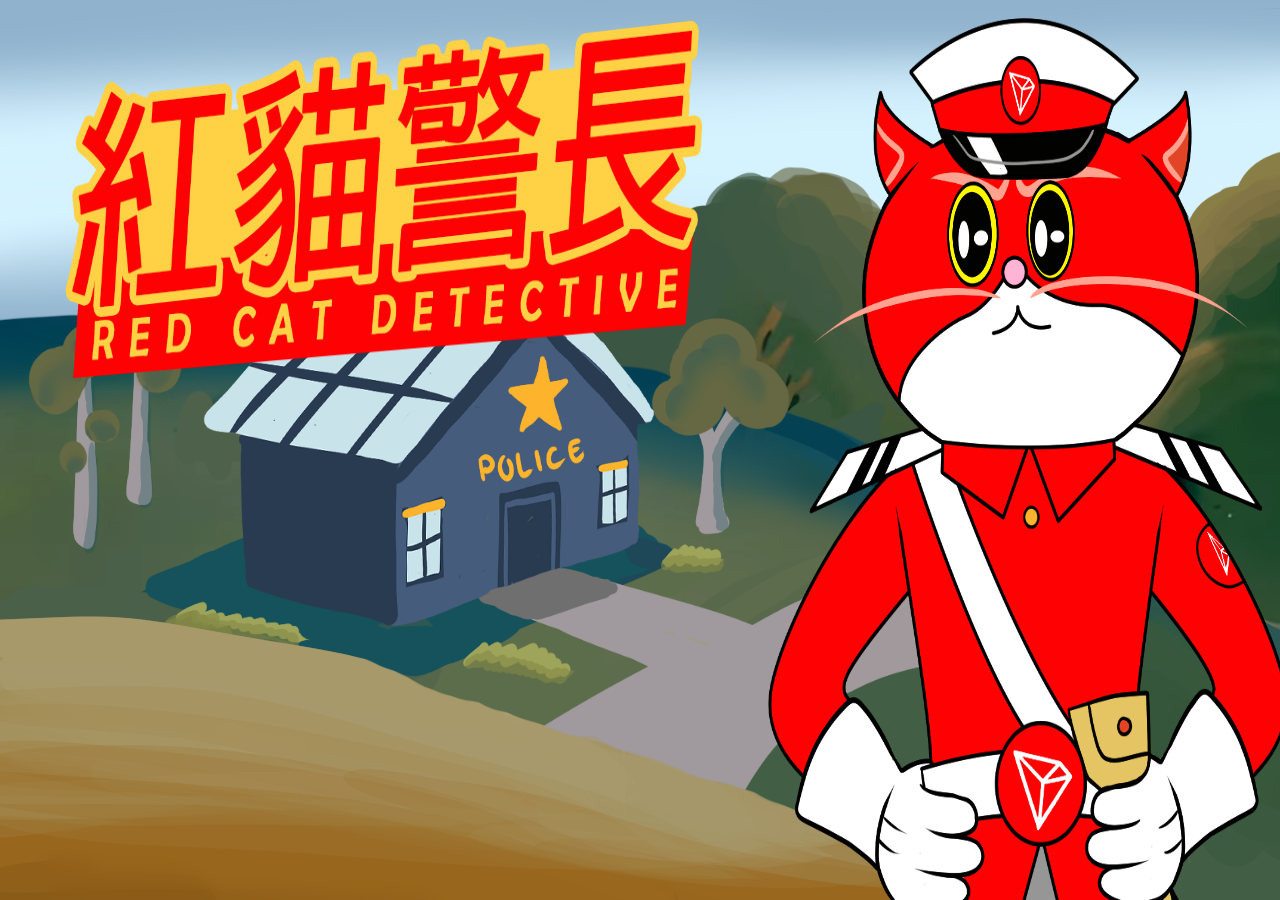
==== halaman1/index.html @ 29140743 "belt update" ====
<!DOCTYPE html>
<html lang="en">

<head>
    <meta charset="UTF-8" />
    <meta name="viewport" content="width=device-width, initial-scale=1.0" />
    <title>Red Cat Detective</title>
    <link rel="stylesheet" href="assets/css/style.css" />
    <link rel="stylesheet" href="../all-assets/allstyle.css" />
</head>

<body>
    <div class="container-main" id="container-main">
        <!-- Langit -->
        <div id="langit" class="layer1"></div>

        <!-- Awan -->
        <div id="awan" class="layer2" style="z-index: 2"></div>
        <div>
            <div alt="Trotoar" class="trotoar"></div>
            <div alt="asep" class="asep"></div>
            <img src="assets/contents/awan.png" alt="awan" class="awan"/>
        </div>

        <!-- Landscape -->
        <div id="landscape" class="layer3" style="z-index: 3"></div>

        <!-- Ground -->
        <div class="layer4" style="z-index: 4"></div>

        <!-- Body -->
        <div class="layer5" style="z-index: 5">
            <div class="badan"></div>
            <div class="pala"></div>
            <div id="blink" class="mata"></div>
            <div class="bola-mata"></div>
            <div class="topi"></div>
            <div id="logobelt" class="logobelt"></div>
            <div class="belt-click" onclick="rotatebeltlogo()"></div>
        </div>

        <!-- Title -->
        <div class="layer6" style="z-index: 6"></div>

        <!-- Trigger -->
        <!-- <div class="trigger" style="z-index: 100">
            <div class="popup-trigger" onclick="popupShow()"></div>
        </div> -->
    </div>

    <!-- Popup -->
    <div class="popup-container" id="popup">
    </div>

    <script src="assets/js/script.js"></script>
</body>

</html>
---- halaman1/assets/css/style.css ----
body {
    margin: 0;
    padding: 0;
    overflow: hidden;
}

div {
    position: absolute;
    width: 100%;
    height: 100%;
    background-repeat: no-repeat;
    background-size: 100% 100%;
    background-position: center;
}

.layer1 {
    position: absolute;
    left: -5%;
    width: 110%;
    background-image: url('../contents/langit.png');
}

.layer2 {
    position: absolute;
    left: -5%;
    width: 120%;
}

.awan {
    position: absolute;
    top: 20%;
    left: 0%;
    width: 50%;
    height: 35%;
    transform: translateY(-50%) translateX(100vw);
    animation: speedMovement 10s infinite ease-in-out; 
}

@keyframes speedMovement {
    from {
        transform: translateY(-50%) translateX(100vw); 
    }
    to {
        transform: translateY(-50%) translateX(-100vw); 
    }
}

.layer3 {
    background-image: url('../contents/landscape.png');
    left: -0.25%;
    top: 0%;
    width: 101%;
    height: 100%;
}

.layer4 {
    position: absolute;
    top: -15%;
    left: 0%;
    width: 100%;
    height: 120%;
    transform: translate(0%, 0%);
    background-image: url('../contents/frontground/tanahdepan.png');
}

.layer5 {
    top: 0%;
    left: 0%;
    width: 100%;
    height: 100%;
    animation: bodyAnimation 3s infinite ease-in-out; 
}

@keyframes bodyAnimation {
    0% {
        height: 100%; 
        top: 0%;
    }
    50% {
        height: 95%; 
        top: 5%;
    }
    100% {
        height: 100%; 
        top: 0%;
    }
}

.badan {
    position: absolute;
    top: 0%;
    left: 60%;
    width: 40%;
    transform: translate(0%, 0%);
    background-image: url('../contents/body/badan.png');
}

.pala {
    position: absolute;
    top: 10%;
    left: 63.5%;
    width: 34%;
    height: 40%;
    transform: translate(0%, 0%);
    background-image: url('../contents/body/pala.png');
}

.mata {
    position: absolute;
    top: 20%;
    left: 74%;
    width: 10%;
    height: 12%;
    transform: translate(0%, 0%);
    background-image: url('../contents/body/mata.png');
}

.bola-mata {
    position: absolute;
    top: 20%;
    left: 74%;
    width: 10%;
    height: 12%;
    transform: translate(0%, 0%);
    background-image: url('../contents/body/bolamata.png');
}

.topi {
    position: absolute;
    top: 2%;
    left: 71%;
    width: 18%;
    height: 18%;
    transform: translate(0%, 0%);
    background-image: url('../contents/body/topi.png');
}

.logobelt {
    position: absolute;
    top: 80%;
    left: 77.5%;
    width: 40%;
    width: 8%;
    height: 15%;
    transform: translate(0%, 0%);
    background-image: url('../contents/body/logosabuk.png');
}

.layer6 {
    position: absolute;
    top: 2%;
    left: 5%;
    width: 50%;
    height: 40%;
    transform: translate(0%, 0%);
    background-image: url('../contents/redcatteks.png');
}

.belt-click {
    z-index: 10;
    position: absolute;
    top: 82%;
    left: 77.5%;
    width: 40%;
    width: 8%;
    height: 8%;
    transform: translate(0%, 0%);
    /* background-color: rgba(0, 0, 0, 0.5); */
}

.belt-click:hover {
    cursor: url(../../../all-assets/CURSORHOVER.png) 30 30, crosshair;
}

.popup-container {
    overflow: visible;
    position: absolute;
    display: none;
    right: 37%;
    top:20%;
    z-index: 100;
    width: 23%;
    height: 100%;
}

.popup-background {
    width: 110%;
    height: auto;
    position: absolute;
    top: 0;
    left: 0;
    z-index: -1;
}

.popup-content {
    width: 90%;
    height: max-content;
    overflow: visible;
    position: absolute;
    top: -6%;
    left: 3%;
    display: flex;
    flex-direction: column;
    justify-content: center;
    align-items: center;
    gap: 25px;
}

.popup-trigger{
    position: absolute;
    top: 0%;
    left: 0%;
    width: 14.5%;
    height: 35%;
    background-color: transparent;
}

.popup-trigger:hover {
    cursor: url(../../../all-assets/CURSORHOVER.png) 30 30, crosshair;
}
---- all-assets/allstyle.css ----
* {
    cursor: url(CURSOR.png) 30 30, crosshair;
    overflow-x: hidden;
    overflow-y: hidden;
}

body {
    width: 100vw;
    height: 100vh;
    margin: 0;
    padding: 0;
    background-color: black;
}

.framescreen {
    position: absolute;
    background-repeat: no-repeat;
    background-position: center;
    background-size: 100% 100%;
    width: 100%;
    height: 100%;
    z-index: 1;
}

@media (max-width: 700px) {
    .framescreen {
        position: sticky;
        width: 1900px;
    }

    * {
        overflow-x: scroll;
        overflow-y: hidden;
    }
}
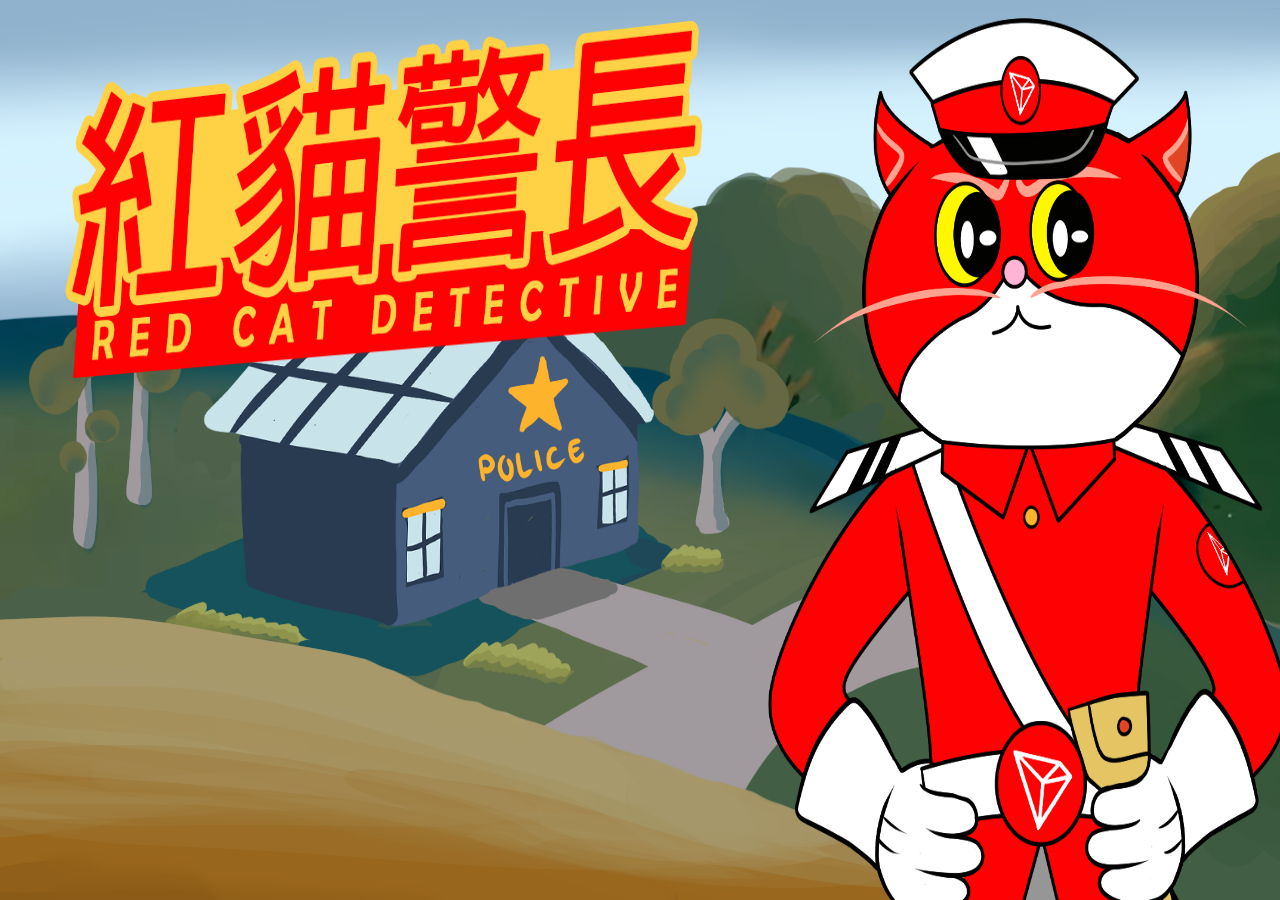
==== commit eab2777f: "bodyfix" ====
--- a/halaman1/index.html
+++ b/halaman1/index.html
@@ -22,8 +22,9 @@
             <img src="assets/contents/awan.png" alt="awan" class="awan"/>
         </div>
 
-        <!-- Landscape -->
+        <!-- Landscape & Title -->
         <div id="landscape" class="layer3" style="z-index: 3"></div>
+        <div class="title" style="z-index: 3"></div>
 
         <!-- Ground -->
         <div class="layer4" style="z-index: 4"></div>
@@ -33,14 +34,11 @@
             <div class="badan"></div>
             <div class="pala"></div>
             <div id="blink" class="mata"></div>
-            <div class="bola-mata"></div>
+            <div id="blinkpupil" class="bola-mata"></div>
             <div class="topi"></div>
             <div id="logobelt" class="logobelt"></div>
             <div class="belt-click" onclick="rotatebeltlogo()"></div>
         </div>
-
-        <!-- Title -->
-        <div class="layer6" style="z-index: 6"></div>
 
         <!-- Trigger -->
         <!-- <div class="trigger" style="z-index: 100">
--- a/halaman1/assets/css/style.css
+++ b/halaman1/assets/css/style.css
@@ -108,8 +108,8 @@
 .mata {
     position: absolute;
     top: 20%;
-    left: 74%;
-    width: 10%;
+    left: 73%;
+    width: 12%;
     height: 12%;
     transform: translate(0%, 0%);
     background-image: url('../contents/body/mata.png');
@@ -119,10 +119,55 @@
     position: absolute;
     top: 20%;
     left: 74%;
-    width: 10%;
+    width: 12%;
     height: 12%;
     transform: translate(0%, 0%);
     background-image: url('../contents/body/bolamata.png');
+}
+
+#blink {
+    animation: blinkAnim 3s infinite ease-in-out; 
+}
+
+@keyframes blinkAnim {
+    0% {
+        height: 12%; 
+        top: 20%;
+    }
+    5% {
+        height: 1%; 
+        top: 25%;
+    }
+    10% {
+        height: 12%; 
+        top: 20%;
+    }
+}
+
+#blinkpupil {
+    animation: blinkPupilAnim 3s infinite ease-in-out; 
+}
+
+@keyframes blinkPupilAnim {
+    0% {
+        height: 12%; 
+        top: 20%;
+        left: 73.4%;
+    }
+    5% {
+        height: 1%; 
+        top: 25%;
+    }
+    10% {
+        height: 12%; 
+        top: 20%;
+    }
+    50% {
+        left: 72.7%;
+    }
+    100% {
+        left: 73.4%;
+    }
 }
 
 .topi {
@@ -133,6 +178,19 @@
     height: 18%;
     transform: translate(0%, 0%);
     background-image: url('../contents/body/topi.png');
+    animation: hatAnimation 3s infinite ease-in-out; 
+}
+
+@keyframes hatAnimation {
+    0% {
+        top: 2%;
+    }
+    5% {
+        top: 0%;
+    }
+    10% {
+        top: 2%;
+    }
 }
 
 .logobelt {
@@ -146,7 +204,7 @@
     background-image: url('../contents/body/logosabuk.png');
 }
 
-.layer6 {
+.title {
     position: absolute;
     top: 2%;
     left: 5%;
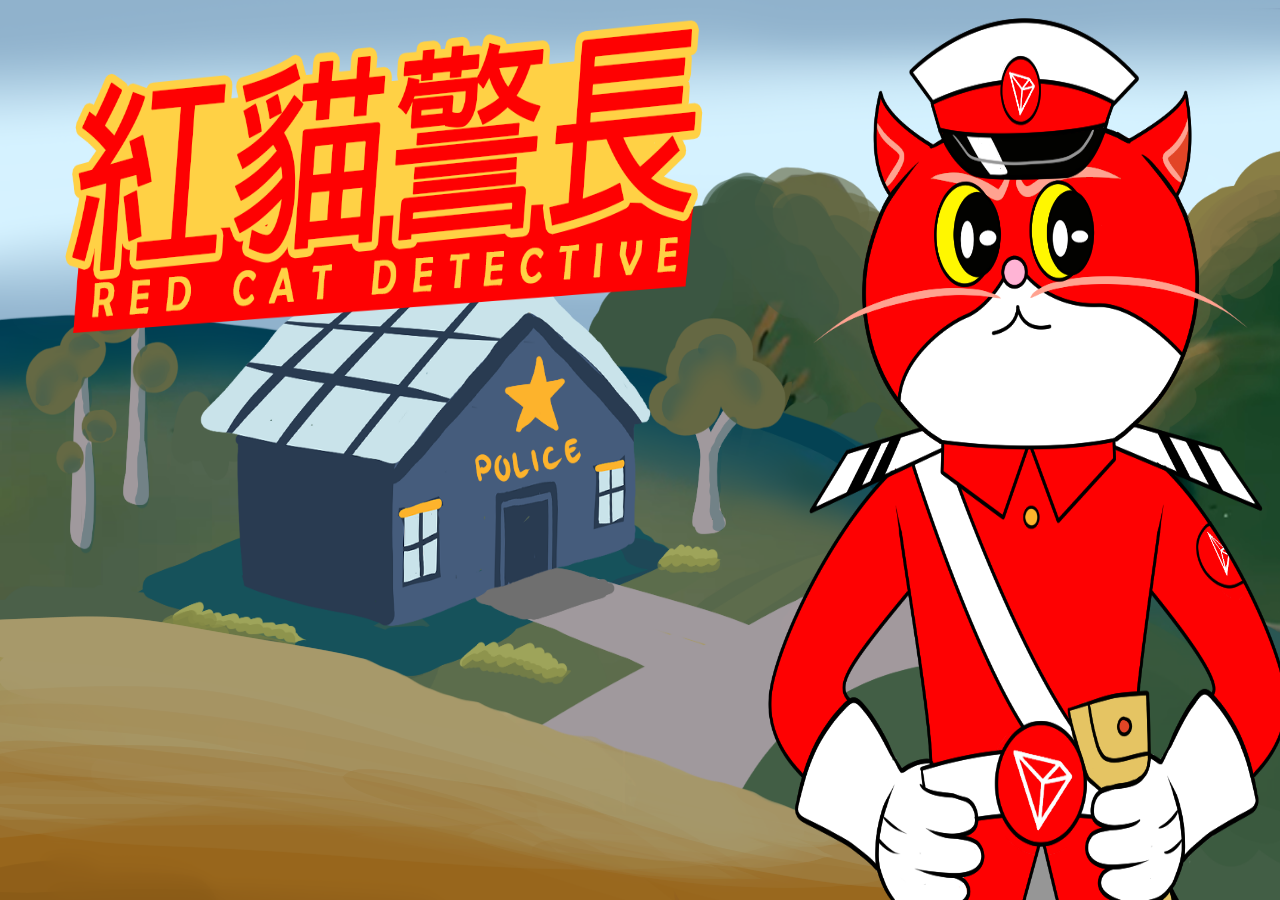
==== commit f21a5ac0: "Menambahkan parallax pada title" ====
--- a/halaman1/index.html
+++ b/halaman1/index.html
@@ -17,14 +17,14 @@
         <!-- Awan -->
         <div id="awan" class="layer2" style="z-index: 2"></div>
         <div>
-            <div alt="Trotoar" class="trotoar"></div>
-            <div alt="asep" class="asep"></div>
             <img src="assets/contents/awan.png" alt="awan" class="awan"/>
         </div>
 
         <!-- Landscape & Title -->
         <div id="landscape" class="layer3" style="z-index: 3"></div>
-        <div class="title" style="z-index: 3"></div>
+        <div class="title" style="z-index: 3" id="title"></div>
+
+        <div id="motor" class="motor"></div>
 
         <!-- Ground -->
         <div class="layer4" style="z-index: 4"></div>
@@ -41,13 +41,12 @@
         </div>
 
         <!-- Trigger -->
-        <!-- <div class="trigger" style="z-index: 100">
-            <div class="popup-trigger" onclick="popupShow()"></div>
-        </div> -->
+        <div class="police-trigger" onclick="motorRide()" style="z-index: 6"></div>
+        <div class="popup-trigger" onclick="popupShow()" style="z-index: 7"></div>
     </div>
 
     <!-- Popup -->
-    <div class="popup-container" id="popup">
+    <div class="popup-container" id="popup" onclick="popupHide()">
     </div>
 
     <script src="assets/js/script.js"></script>
--- a/halaman1/assets/css/style.css
+++ b/halaman1/assets/css/style.css
@@ -47,7 +47,7 @@
 
 .layer3 {
     background-image: url('../contents/landscape.png');
-    left: -0.25%;
+    left: -0.5%;
     top: 0%;
     width: 101%;
     height: 100%;
@@ -209,7 +209,7 @@
     top: 2%;
     left: 5%;
     width: 50%;
-    height: 40%;
+    height: 35%;
     transform: translate(0%, 0%);
     background-image: url('../contents/redcatteks.png');
 }
@@ -230,6 +230,31 @@
     cursor: url(../../../all-assets/CURSORHOVER.png) 30 30, crosshair;
 }
 
+.motor {
+    z-index: 3;
+    position: absolute;
+    top: 50%;
+    left: 70%;
+    width: 8%;
+    height: 16%;
+    transform: translate(0%, 0%);
+    background-image: url('../contents/motor.png');
+}
+
+.police-trigger {
+    position: absolute;
+    top: 40%;
+    left: 37%;
+    width: 9%;
+    height: 15%;
+    transform: translate(0%, 0%);
+    /* background-color: rgba(0, 0, 0, 0.5); */
+}
+
+.police-trigger:hover {
+    cursor: url(../../../all-assets/CURSORHOVER.png) 30 30, crosshair;
+}
+
 .popup-container {
     overflow: visible;
     position: absolute;
@@ -238,7 +263,8 @@
     top:20%;
     z-index: 100;
     width: 23%;
-    height: 100%;
+    height: 60%;
+    background-color: red;
 }
 
 .popup-background {
@@ -266,11 +292,11 @@
 
 .popup-trigger{
     position: absolute;
-    top: 0%;
-    left: 0%;
-    width: 14.5%;
+    top: 5%;
+    left: 5%;
+    width: 50%;
     height: 35%;
-    background-color: transparent;
+    /* background-color: rgba(0, 0, 0, 0.5); */
 }
 
 .popup-trigger:hover {
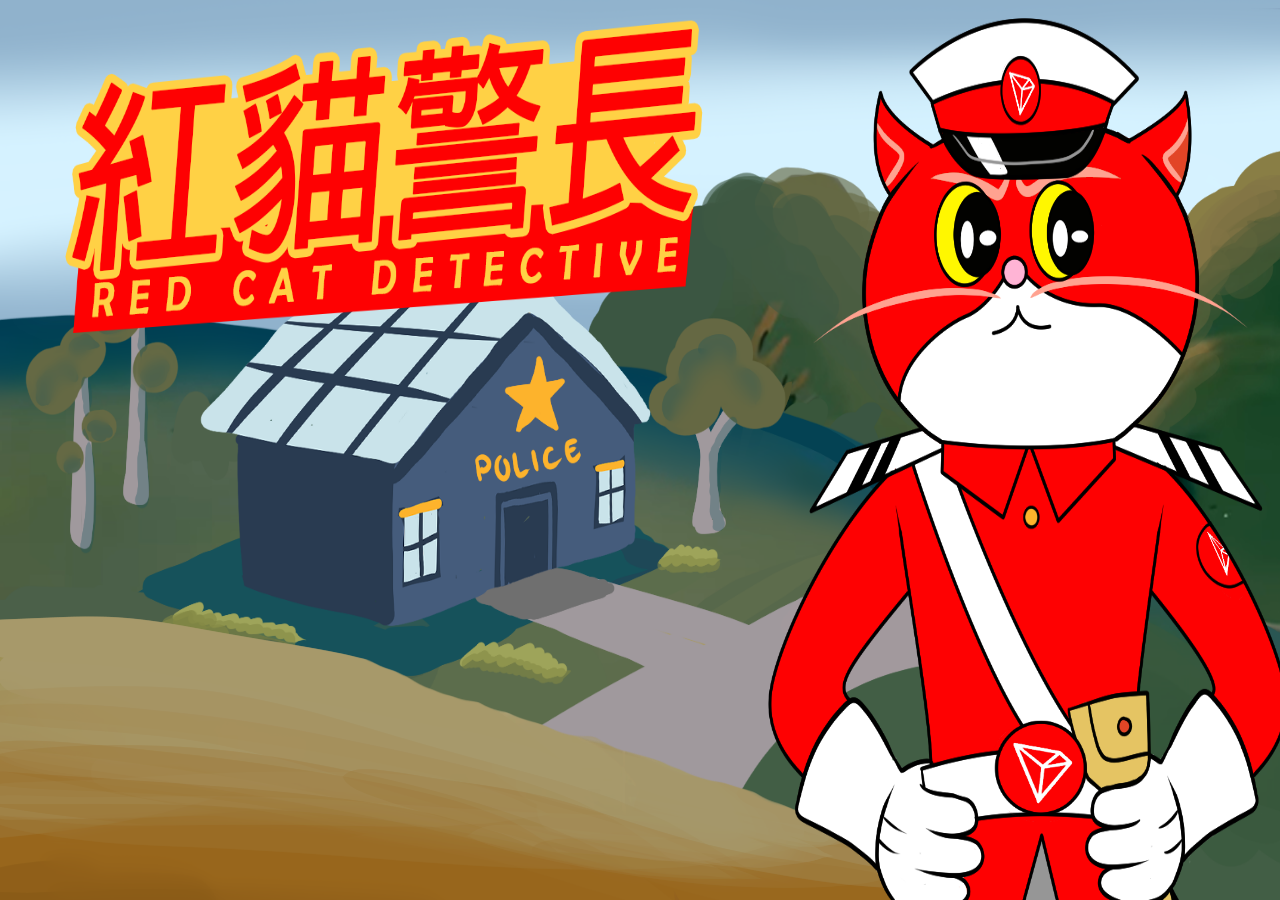
==== commit c699f806: "CA update" ====
--- a/halaman1/index.html
+++ b/halaman1/index.html
@@ -36,9 +36,11 @@
             <div id="blink" class="mata"></div>
             <div id="blinkpupil" class="bola-mata"></div>
             <div class="topi"></div>
-            <div id="logobelt" class="logobelt"></div>
-            <div class="belt-click" onclick="rotatebeltlogo()"></div>
         </div>
+
+        <!-- Belt -->
+        <div id="logobelt" class="logobelt" style="z-index: 5"></div>
+        <div class="belt-click" onclick="rotatebeltlogo()" style="z-index: 6"></div>
 
         <!-- Trigger -->
         <div class="police-trigger" onclick="motorRide()" style="z-index: 6"></div>
@@ -46,7 +48,15 @@
     </div>
 
     <!-- Popup -->
-    <div class="popup-container" id="popup" onclick="popupHide()">
+    <div class="popup-container" id="popup" >
+        <div class="animation-cat"></div>
+        <div class="telegram" onclick="goToTelegram()"></div>
+        <div class="twitter" onclick="goToTwitter()"></div>
+        <div class="dexscreener" onclick="goToDexScreener()"></div>
+        <div class="dextools" onclick="goToDexTools()"></div>
+        <div class="close" onclick="popupHide()">
+            <p>X</p>
+        </div>
     </div>
 
     <script src="assets/js/script.js"></script>
--- a/halaman1/assets/css/style.css
+++ b/halaman1/assets/css/style.css
@@ -198,10 +198,40 @@
     top: 80%;
     left: 77.5%;
     width: 40%;
+    width: 8vw;
+    height: 8vw;
+    transform: translate(0%, 0%);
+    background-image: url('../contents/body/logosabuk.png');
+    animation: beltWobbleAnim 3s infinite ease-in-out; 
+}
+
+.belt-click {
+    z-index: 10;
+    position: absolute;
+    top: 82%;
+    left: 77.5%;
+    width: 40%;
     width: 8%;
     height: 15%;
     transform: translate(0%, 0%);
-    background-image: url('../contents/body/logosabuk.png');
+    /* background-color: rgba(0, 0, 0, 0.5); */
+    animation: beltWobbleAnim 3s infinite ease-in-out; 
+}
+
+.belt-click:hover {
+    cursor: url(../../../all-assets/CURSORHOVER.png) 30 30, crosshair;
+}
+
+@keyframes beltWobbleAnim {
+    0% {
+        top: 80%;
+    }
+    50% {
+        top: 81%;
+    }
+    100% {
+        top: 80%;
+    }
 }
 
 .title {
@@ -214,22 +244,6 @@
     background-image: url('../contents/redcatteks.png');
 }
 
-.belt-click {
-    z-index: 10;
-    position: absolute;
-    top: 82%;
-    left: 77.5%;
-    width: 40%;
-    width: 8%;
-    height: 8%;
-    transform: translate(0%, 0%);
-    /* background-color: rgba(0, 0, 0, 0.5); */
-}
-
-.belt-click:hover {
-    cursor: url(../../../all-assets/CURSORHOVER.png) 30 30, crosshair;
-}
-
 .motor {
     z-index: 3;
     position: absolute;
@@ -255,16 +269,107 @@
     cursor: url(../../../all-assets/CURSORHOVER.png) 30 30, crosshair;
 }
 
+.animation-cat{
+    position: absolute;
+    width: 100%;
+    height: 100%;
+    background-image: url('../contents/popup/popupredcatweb-ezgif.com-video-to-webp-converter\ \(1\).webp');
+}
+
+.telegram{
+    position: absolute;
+    z-index: 100;
+    background-color: transparent;
+    width: 28.2%;
+    height: 21%;
+    left: 29.2%;
+    top: 45%;
+    rotate: -20deg;
+}
+
+.telegram:hover{
+    cursor: url(../../../all-assets/CURSORHOVER.png) 30 30, crosshair;
+}
+
+.twitter{
+    position: absolute;
+    z-index: 99;
+    background-color: transparent;
+    width: 27%;
+    rotate: 10deg;
+    left: 8%;
+    height: 21%;
+    bottom: 19%;
+}
+
+.twitter:hover{
+    cursor: url(../../../all-assets/CURSORHOVER.png) 30 30, crosshair;
+}
+
+.dextools{
+    z-index:100;
+    position: absolute;
+    background-color: transparent;
+    bottom: 10%;
+    height: 21%;
+    width: 27.8%;
+    left: 43%;
+    rotate: -15deg;
+
+}
+
+.dextools:hover{
+    cursor: url(../../../all-assets/CURSORHOVER.png) 30 30, crosshair;
+}
+
+p{
+    margin: 0;
+    text-align: center;
+}
+
+.dexscreener{
+    z-index: 99;
+    position: absolute;
+    background-color: transparent;
+    bottom: 28.5%;
+    height: 20.5%;
+    width: 27.8%;
+    right: 7%;
+    rotate: 10deg;
+}
+
+.dexscreener:hover{
+    cursor: url(../../../all-assets/CURSORHOVER.png) 30 30, crosshair;
+}
+
+.close{
+    padding-top: 6px;
+    padding-bottom: 6px;
+    padding-left: 6px;
+    padding-right: 6px;
+    position: absolute;
+    bottom: 16%;
+    right: 10%;
+    z-index: 100;
+    border: 2px solid black;
+    width: max-content;
+    height: max-content;
+}
+
+.close:hover{
+    cursor: url(../../../all-assets/CURSORHOVER.png) 30 30, crosshair;
+}
+
 .popup-container {
     overflow: visible;
     position: absolute;
     display: none;
-    right: 37%;
-    top:20%;
+    left: 18%;
+    top:35%;
     z-index: 100;
     width: 23%;
-    height: 60%;
-    background-color: red;
+    height: 70%;
+    background-image: url('../contents/popup/pop\ up\ redcat\ web\ \(1\).png');
 }
 
 .popup-background {
--- a/all-assets/allstyle.css
+++ b/all-assets/allstyle.css
@@ -1,35 +1,132 @@
 * {
-    cursor: url(CURSOR.png) 30 30, crosshair;
-    overflow-x: hidden;
-    overflow-y: hidden;
+  cursor: url(CURSOR.png) 30 30, crosshair;
+  overflow-x: hidden;
+  overflow-y: hidden;
 }
 
 body {
-    width: 100vw;
-    height: 100vh;
-    margin: 0;
-    padding: 0;
-    background-color: black;
+  width: 100vw;
+  height: 100vh;
+  margin: 0;
+  padding: 0;
+  background-color: black;
 }
 
 .framescreen {
-    position: absolute;
-    background-repeat: no-repeat;
-    background-position: center;
-    background-size: 100% 100%;
-    width: 100%;
-    height: 100%;
-    z-index: 1;
+  position: absolute;
+  background-repeat: no-repeat;
+  background-position: center;
+  background-size: 100% 100%;
+  width: 100%;
+  height: 100%;
+  z-index: 1;
+}
+
+.musichandler {
+  position: fixed;
+  top: 90%;
+  left: 1.5%;
+  background-repeat: no-repeat;
+  background-position: center;
+  background-size: 100% 100%;
+  background-image: url(play.png);
+  width: 3%;
+  height: 6%;
+  z-index: 2;
+  /* background-color: red; */
+}
+
+.musichandler:hover {
+  cursor: url(CURSORHOVER.png) 30 30, crosshair;
+}
+
+.Text {
+  position: fixed;
+  top: 85%;
+  left: 8%;
+  width: 100%;
+  height: 12%;
+  z-index: 2;
+}
+
+.Email {
+  position: fixed;
+  top: 90.5%;
+  left: 8%;
+  width: 100%;
+  height: 12%;
+  z-index: 2;
+}
+
+.CAImageText {
+  position: fixed;
+  top: 86%;
+  left: 5.5%;
+  width: 2%;
+  height: 4%;
+  z-index: 2;
+}
+
+.CAImageEmail {
+  position: fixed;
+  top: 92%;
+  left: 5.5%;
+  width: 2%;
+  height: 4%;
+  z-index: 2;
 }
 
 @media (max-width: 700px) {
-    .framescreen {
-        position: sticky;
-        width: 1900px;
-    }
+  .framescreen {
+    position: sticky;
+    width: 1900px;
+  }
 
-    * {
-        overflow-x: scroll;
-        overflow-y: hidden;
-    }
-}+  .musichandler {
+    top: 94%;
+    left: 2.5%;
+    width: 10%;
+    height: 5%;
+  }
+
+  .Text {
+    position: fixed;
+    top: 91%;
+    left: 21%;
+    width: 100%;
+    height: 12%;
+    z-index: 2;
+  }
+
+  .Email {
+    position: fixed;
+    top: 95%;
+    left: 21%;
+    width: 100%;
+    height: 12%;
+    z-index: 2;
+  }
+
+  .CAImageText {
+    position: fixed;
+    top: 92%;
+    left: 15%;
+    width: 5%;
+    height: 3%;
+    z-index: 2;
+  }
+
+  .CAImageEmail {
+    position: fixed;
+    top: 96%;
+    left: 15%;
+    width: 5%;
+    height: 3%;
+    z-index: 2;
+  }
+
+  * {
+    overflow-x: scroll;
+    overflow-y: hidden;
+  }
+}
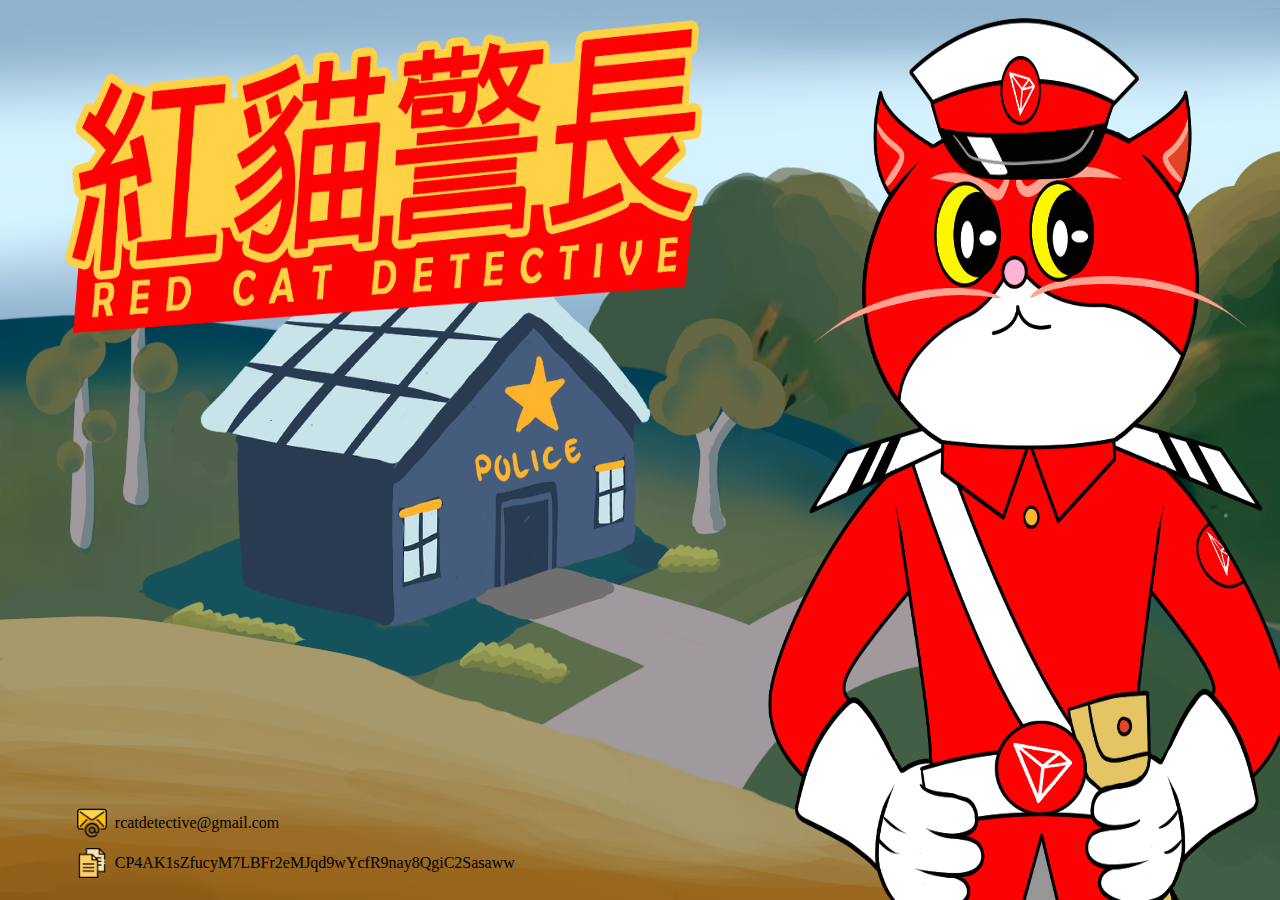
==== commit d1c0ad4f: "Memperbaiki copy email dan copy text" ====
--- a/halaman1/index.html
+++ b/halaman1/index.html
@@ -45,6 +45,19 @@
         <!-- Trigger -->
         <div class="police-trigger" onclick="motorRide()" style="z-index: 6"></div>
         <div class="popup-trigger" onclick="popupShow()" style="z-index: 7"></div>
+
+        <!-- Email And CA Code-->
+        <span class="address">
+            <span class="Email" onclick="copyEmail()">
+                <img src="./assets/contents/mail.png" alt="" class="CAImageEmail">
+                <p>rcatdetective@gmail.com</p>
+            </span>
+
+            <span class="CaCode" onclick="copyText()">
+                <img src="./assets/contents/copy.png" alt="" class="CAImageText">
+                <p>CP4AK1sZfucyM7LBFr2eMJqd9wYcfR9nay8QgiC2Sasaww</p>
+            </span>
+        </span>
     </div>
 
     <!-- Popup -->
--- a/halaman1/assets/css/style.css
+++ b/halaman1/assets/css/style.css
@@ -406,4 +406,46 @@
 
 .popup-trigger:hover {
     cursor: url(../../../all-assets/CURSORHOVER.png) 30 30, crosshair;
+}
+
+.CAImageText {
+    width: 30px;
+    height: 30px;
+}
+
+.Email {
+    display: flex;
+    flex-direction: row;
+    gap: 8px;
+    align-items: center;
+}
+
+.Email:hover{
+    cursor: url(../../../all-assets/CURSORHOVER.png) 30 30, crosshair;
+}
+
+.CaCode{
+    display: flex;
+    flex-direction: row;
+    gap: 8px;
+    align-items: center;
+}
+
+.CaCode:hover{
+    cursor: url(../../../all-assets/CURSORHOVER.png) 30 30, crosshair;
+}
+
+.CAImageEmail {
+    width: 30px;
+    height: 30px;
+}
+
+.address{
+    position: absolute;
+    display: flex;
+    flex-direction: column;
+    gap: 10px;
+    z-index: 95;
+    bottom: 2.5%;
+    left: 6%;
 }--- a/all-assets/allstyle.css
+++ b/all-assets/allstyle.css
@@ -38,42 +38,6 @@
 
 .musichandler:hover {
   cursor: url(CURSORHOVER.png) 30 30, crosshair;
-}
-
-.Text {
-  position: fixed;
-  top: 85%;
-  left: 8%;
-  width: 100%;
-  height: 12%;
-  z-index: 2;
-}
-
-.Email {
-  position: fixed;
-  top: 90.5%;
-  left: 8%;
-  width: 100%;
-  height: 12%;
-  z-index: 2;
-}
-
-.CAImageText {
-  position: fixed;
-  top: 86%;
-  left: 5.5%;
-  width: 2%;
-  height: 4%;
-  z-index: 2;
-}
-
-.CAImageEmail {
-  position: fixed;
-  top: 92%;
-  left: 5.5%;
-  width: 2%;
-  height: 4%;
-  z-index: 2;
 }
 
 @media (max-width: 700px) {
